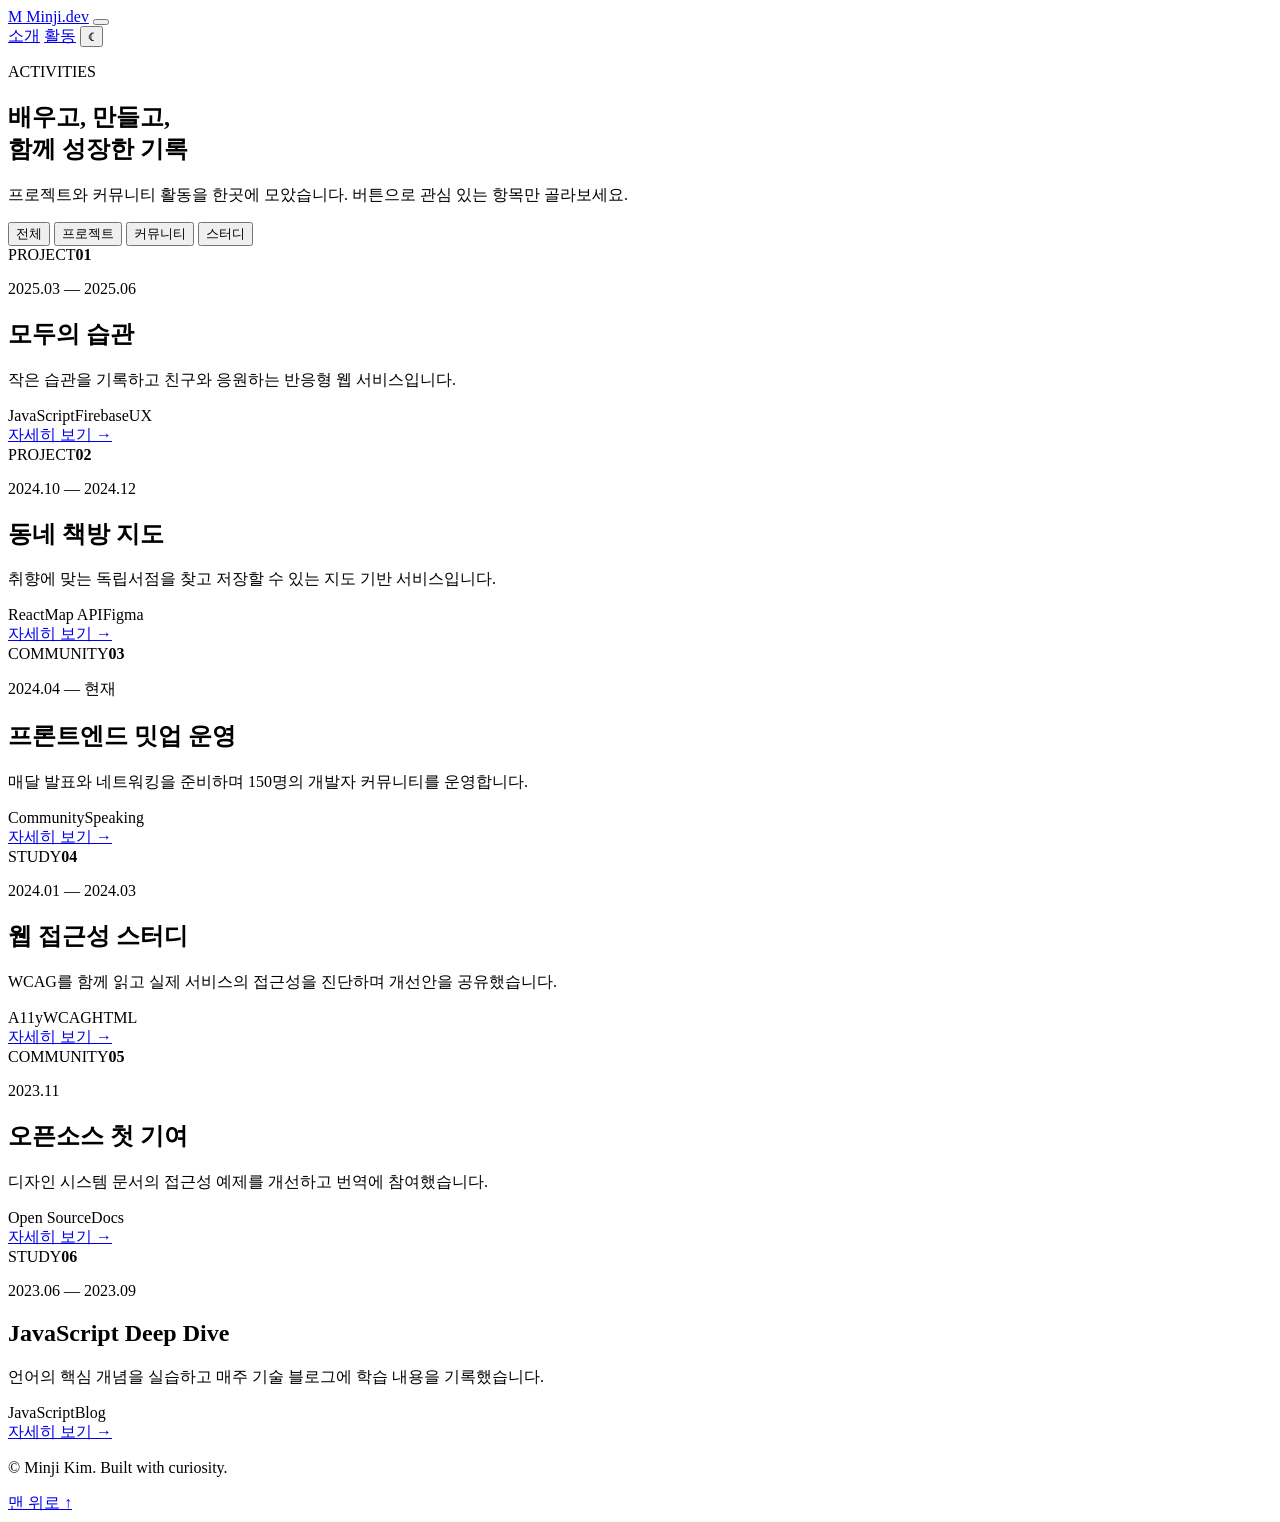
==== activities.html @ 81bbdd05 "Add activities page" ====
<!doctype html>
<html lang="ko">
<head>
  <meta charset="UTF-8">
  <meta name="viewport" content="width=device-width, initial-scale=1.0">
  <meta name="description" content="김민지의 프로젝트와 활동 목록">
  <title>활동 | 김민지 Portfolio</title>
  <link rel="preconnect" href="https://fonts.googleapis.com">
  <link rel="preconnect" href="https://fonts.gstatic.com" crossorigin>
  <link href="https://fonts.googleapis.com/css2?family=Noto+Sans+KR:wght@400;500;600;700;800&display=swap" rel="stylesheet">
  <link rel="stylesheet" href="css/style.css">
  <script src="js/main.js" defer></script>
</head>
<body id="top">
  <header class="site-header">
    <nav class="nav container" aria-label="주요 메뉴">
      <a class="brand" href="index.html"><span>M</span> Minji.dev</a>
      <button class="menu-toggle icon-button" type="button" aria-label="메뉴 열기" aria-expanded="false"><span></span><span></span><span></span></button>
      <div class="nav-links">
        <a href="index.html">소개</a>
        <a class="active" href="activities.html">활동</a>
        <button class="theme-toggle icon-button" type="button" aria-label="다크 모드 켜기">☾</button>
      </div>
    </nav>
  </header>

  <main class="container activities-main">
    <section class="page-heading reveal">
      <p class="eyebrow">ACTIVITIES</p>
      <h1>배우고, 만들고,<br><span>함께 성장한 기록</span></h1>
      <p>프로젝트와 커뮤니티 활동을 한곳에 모았습니다. 버튼으로 관심 있는 항목만 골라보세요.</p>
    </section>

    <div class="filter-bar reveal" role="group" aria-label="활동 필터">
      <button class="filter-button active" data-filter="all">전체</button>
      <button class="filter-button" data-filter="project">프로젝트</button>
      <button class="filter-button" data-filter="community">커뮤니티</button>
      <button class="filter-button" data-filter="study">스터디</button>
    </div>

    <section class="activity-grid" aria-live="polite">
      <article class="activity-card material-card reveal" data-category="project">
        <div class="card-top gradient-blue"><span>PROJECT</span><b>01</b></div>
        <div class="card-content"><p class="card-meta">2025.03 — 2025.06</p><h2>모두의 습관</h2><p>작은 습관을 기록하고 친구와 응원하는 반응형 웹 서비스입니다.</p><div class="card-tags"><span>JavaScript</span><span>Firebase</span><span>UX</span></div><a href="#" aria-label="모두의 습관 자세히 보기">자세히 보기 →</a></div>
      </article>
      <article class="activity-card material-card reveal" data-category="project">
        <div class="card-top gradient-purple"><span>PROJECT</span><b>02</b></div>
        <div class="card-content"><p class="card-meta">2024.10 — 2024.12</p><h2>동네 책방 지도</h2><p>취향에 맞는 독립서점을 찾고 저장할 수 있는 지도 기반 서비스입니다.</p><div class="card-tags"><span>React</span><span>Map API</span><span>Figma</span></div><a href="#" aria-label="동네 책방 지도 자세히 보기">자세히 보기 →</a></div>
      </article>
      <article class="activity-card material-card reveal" data-category="community">
        <div class="card-top gradient-orange"><span>COMMUNITY</span><b>03</b></div>
        <div class="card-content"><p class="card-meta">2024.04 — 현재</p><h2>프론트엔드 밋업 운영</h2><p>매달 발표와 네트워킹을 준비하며 150명의 개발자 커뮤니티를 운영합니다.</p><div class="card-tags"><span>Community</span><span>Speaking</span></div><a href="#" aria-label="프론트엔드 밋업 자세히 보기">자세히 보기 →</a></div>
      </article>
      <article class="activity-card material-card reveal" data-category="study">
        <div class="card-top gradient-green"><span>STUDY</span><b>04</b></div>
        <div class="card-content"><p class="card-meta">2024.01 — 2024.03</p><h2>웹 접근성 스터디</h2><p>WCAG를 함께 읽고 실제 서비스의 접근성을 진단하며 개선안을 공유했습니다.</p><div class="card-tags"><span>A11y</span><span>WCAG</span><span>HTML</span></div><a href="#" aria-label="웹 접근성 스터디 자세히 보기">자세히 보기 →</a></div>
      </article>
      <article class="activity-card material-card reveal" data-category="community">
        <div class="card-top gradient-pink"><span>COMMUNITY</span><b>05</b></div>
        <div class="card-content"><p class="card-meta">2023.11</p><h2>오픈소스 첫 기여</h2><p>디자인 시스템 문서의 접근성 예제를 개선하고 번역에 참여했습니다.</p><div class="card-tags"><span>Open Source</span><span>Docs</span></div><a href="#" aria-label="오픈소스 기여 자세히 보기">자세히 보기 →</a></div>
      </article>
      <article class="activity-card material-card reveal" data-category="study">
        <div class="card-top gradient-navy"><span>STUDY</span><b>06</b></div>
        <div class="card-content"><p class="card-meta">2023.06 — 2023.09</p><h2>JavaScript Deep Dive</h2><p>언어의 핵심 개념을 실습하고 매주 기술 블로그에 학습 내용을 기록했습니다.</p><div class="card-tags"><span>JavaScript</span><span>Blog</span></div><a href="#" aria-label="자바스크립트 스터디 자세히 보기">자세히 보기 →</a></div>
      </article>
    </section>
  </main>

  <footer><div class="container footer-inner"><p>© <span id="year"></span> Minji Kim. Built with curiosity.</p><a href="#top">맨 위로 ↑</a></div></footer>
</body>
</html>
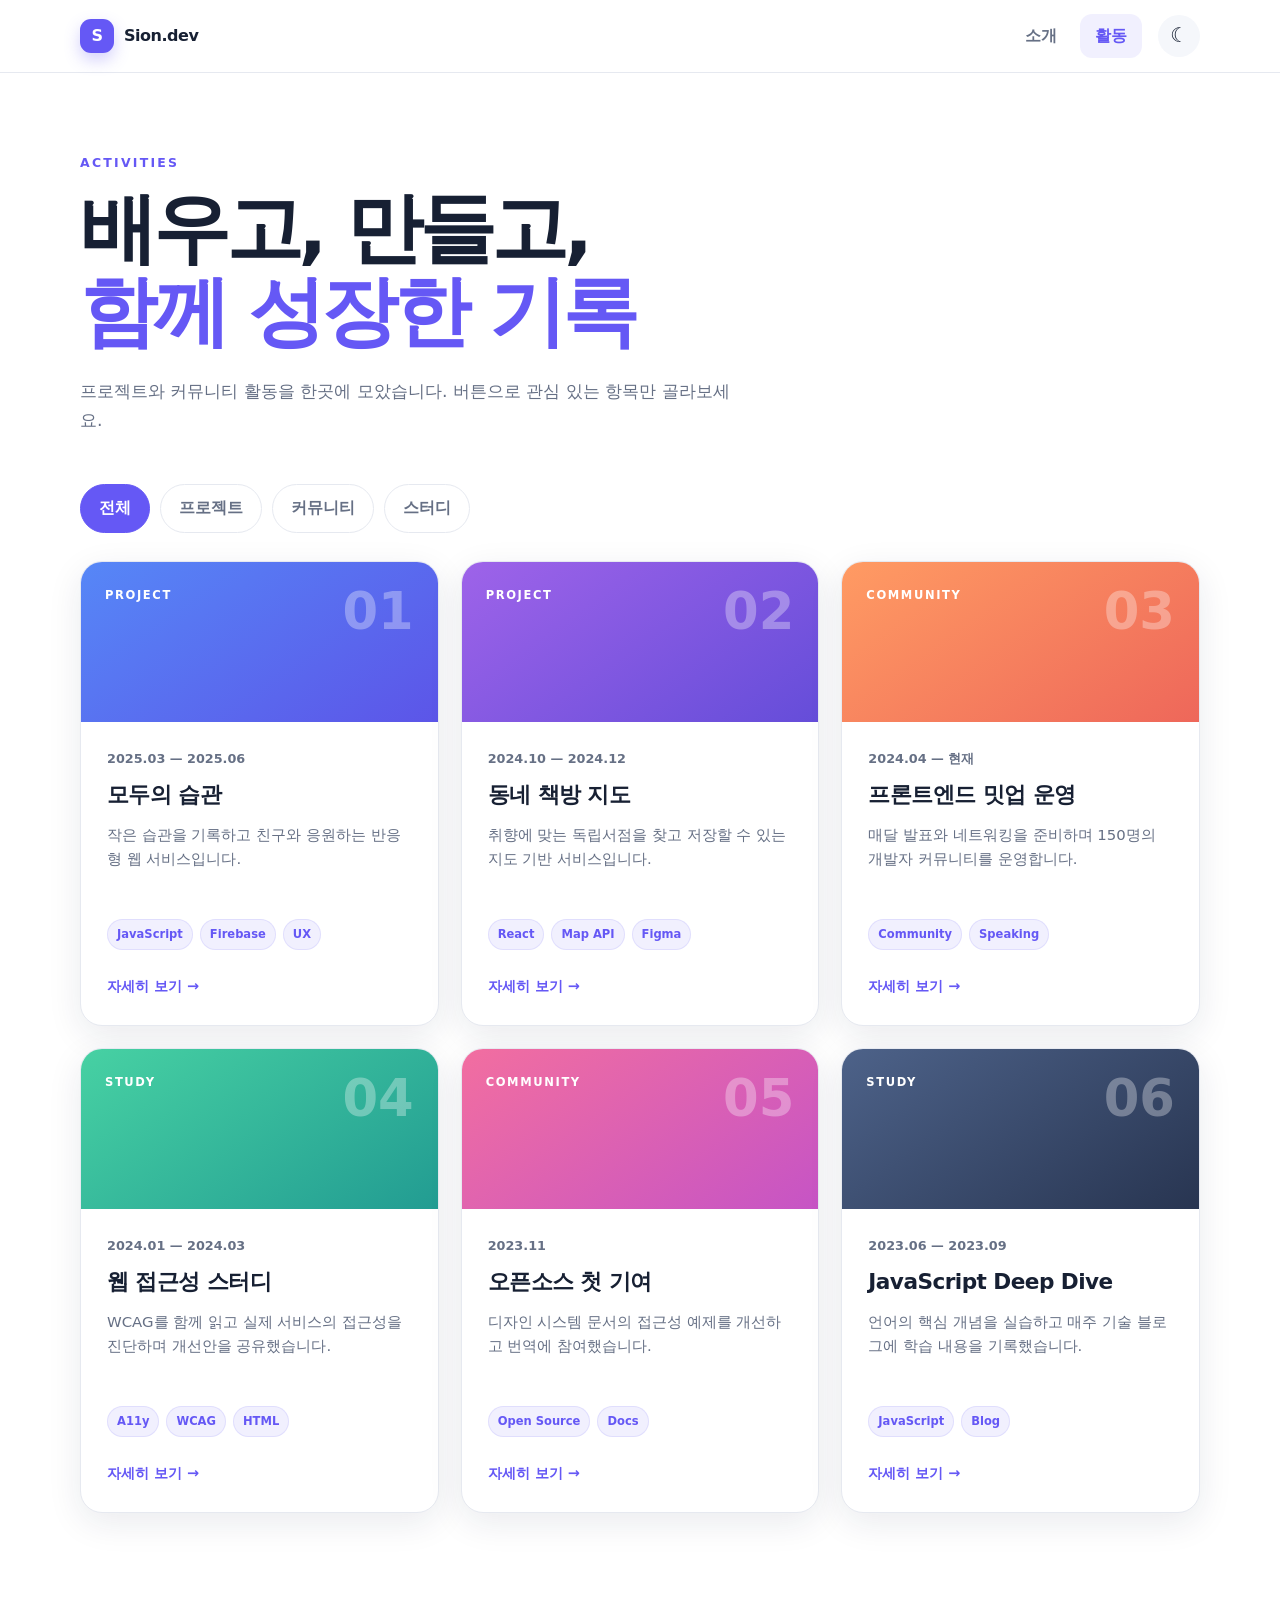
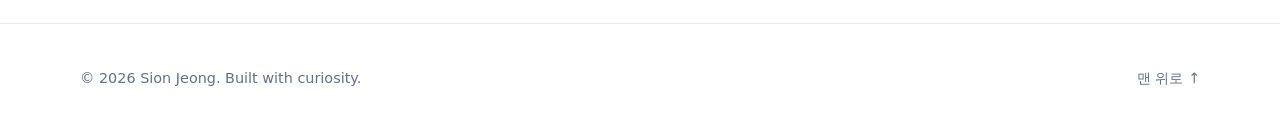
==== commit 3cd27317: "Update portfolio owner name to Sion Jeong" ====
--- a/activities.html
+++ b/activities.html
@@ -3,8 +3,8 @@
 <head>
   <meta charset="UTF-8">
   <meta name="viewport" content="width=device-width, initial-scale=1.0">
-  <meta name="description" content="김민지의 프로젝트와 활동 목록">
-  <title>활동 | 김민지 Portfolio</title>
+  <meta name="description" content="정시온의 프로젝트와 활동 목록">
+  <title>활동 | 정시온 Portfolio</title>
   <link rel="preconnect" href="https://fonts.googleapis.com">
   <link rel="preconnect" href="https://fonts.gstatic.com" crossorigin>
   <link href="https://fonts.googleapis.com/css2?family=Noto+Sans+KR:wght@400;500;600;700;800&display=swap" rel="stylesheet">
@@ -14,7 +14,7 @@
 <body id="top">
   <header class="site-header">
     <nav class="nav container" aria-label="주요 메뉴">
-      <a class="brand" href="index.html"><span>M</span> Minji.dev</a>
+      <a class="brand" href="index.html"><span>S</span> Sion.dev</a>
       <button class="menu-toggle icon-button" type="button" aria-label="메뉴 열기" aria-expanded="false"><span></span><span></span><span></span></button>
       <div class="nav-links">
         <a href="index.html">소개</a>
@@ -66,6 +66,6 @@
     </section>
   </main>
 
-  <footer><div class="container footer-inner"><p>© <span id="year"></span> Minji Kim. Built with curiosity.</p><a href="#top">맨 위로 ↑</a></div></footer>
+  <footer><div class="container footer-inner"><p>© <span id="year"></span> Sion Jeong. Built with curiosity.</p><a href="#top">맨 위로 ↑</a></div></footer>
 </body>
 </html>
--- a/css/style.css
+++ b/css/style.css
@@ -0,0 +1,153 @@
+:root {
+  --primary: #6558f5;
+  --primary-dark: #4b3fd4;
+  --accent: #33d6a6;
+  --text: #172033;
+  --muted: #667085;
+  --surface: #ffffff;
+  --surface-soft: #f5f7fb;
+  --border: #e6e9f0;
+  --shadow: 0 10px 35px rgba(25, 33, 61, .09);
+  --radius: 22px;
+  --header: rgba(255, 255, 255, .86);
+}
+
+[data-theme="dark"] { --text:#f4f5f8; --muted:#aab1c0; --surface:#171b27; --surface-soft:#0f121b; --border:#2b3040; --shadow:0 14px 40px rgba(0,0,0,.28); --header:rgba(15,18,27,.86); }
+* { box-sizing: border-box; }
+html { scroll-behavior: smooth; }
+body { margin:0; background:var(--surface); color:var(--text); font-family:"Noto Sans KR", system-ui, sans-serif; line-height:1.65; transition:background .25s,color .25s; }
+a { color:inherit; text-decoration:none; }
+button { font:inherit; }
+.container { width:min(1120px, calc(100% - 40px)); margin-inline:auto; }
+.site-header { position:sticky; top:0; z-index:50; background:var(--header); border-bottom:1px solid var(--border); backdrop-filter:blur(14px); }
+.nav { height:72px; display:flex; align-items:center; justify-content:space-between; }
+.brand { display:flex; align-items:center; gap:10px; font-weight:800; letter-spacing:-.03em; }
+.brand > span { display:grid; place-items:center; width:34px; height:34px; color:#fff; background:var(--primary); border-radius:11px; box-shadow:0 7px 16px rgba(101,88,245,.28); }
+.nav-links { display:flex; align-items:center; gap:8px; }
+.nav-links > a { padding:9px 15px; color:var(--muted); font-weight:600; border-radius:12px; }
+.nav-links > a:hover, .nav-links > a.active { color:var(--primary); background:rgba(101,88,245,.09); }
+.icon-button { border:0; color:var(--text); background:var(--surface-soft); cursor:pointer; }
+.theme-toggle { width:42px; height:42px; margin-left:8px; border-radius:50%; font-size:20px; }
+.menu-toggle { display:none; width:44px; height:44px; padding:11px; border-radius:12px; }
+.menu-toggle span { display:block; height:2px; margin:5px 0; background:currentColor; border-radius:2px; }
+.hero { min-height:690px; display:grid; grid-template-columns:1.15fr .85fr; align-items:center; gap:70px; padding-block:80px; }
+.eyebrow { margin:0 0 14px; color:var(--primary); font-size:.78rem; font-weight:800; letter-spacing:.18em; }
+h1,h2,p { margin-top:0; }
+.hero h1, .page-heading h1 { margin-bottom:24px; font-size:clamp(2.8rem,6vw,5rem); line-height:1.08; letter-spacing:-.055em; }
+.hero h1 span, .page-heading h1 span { color:var(--primary); }
+.hero-description { max-width:610px; color:var(--muted); font-size:1.12rem; }
+.button-group { display:flex; gap:12px; margin:32px 0 27px; }
+.button { display:inline-flex; align-items:center; justify-content:center; gap:10px; padding:13px 20px; border:1px solid transparent; border-radius:14px; font-weight:700; transition:transform .2s,box-shadow .2s; }
+.button:hover { transform:translateY(-2px); }
+.button-primary { color:#fff; background:var(--primary); box-shadow:0 10px 24px rgba(101,88,245,.27); }
+.button-primary:hover { background:var(--primary-dark); }
+.button-secondary { border-color:var(--border); background:var(--surface); }
+.social-links { display:flex; gap:11px; color:var(--muted); font-size:.92rem; }
+.social-links a:hover { color:var(--primary); }
+.hero-visual { position:relative; min-height:470px; display:grid; place-items:center; }
+.shape { position:absolute; border-radius:36% 64% 65% 35% / 45% 44% 56% 55%; filter:saturate(110%); }
+.shape-one { width:390px; height:390px; background:linear-gradient(145deg,#7569ff,#4e42da); animation:float 7s ease-in-out infinite; }
+.shape-two { width:240px; height:240px; right:-20px; bottom:20px; background:linear-gradient(145deg,#40e1b1,#20b88d); opacity:.9; animation:float 7s 1s ease-in-out infinite reverse; }
+.profile-card { position:relative; z-index:2; width:265px; padding:24px; background:rgba(255,255,255,.88); border:1px solid rgba(255,255,255,.65); border-radius:30px; box-shadow:0 25px 70px rgba(26,24,77,.25); backdrop-filter:blur(12px); transform:rotate(-3deg); }
+.avatar { display:grid; place-items:center; aspect-ratio:1; color:#fff; background:linear-gradient(145deg,#252b3e,#131722); border-radius:22px; font-size:4.5rem; font-weight:800; letter-spacing:-.08em; }
+.profile-status { margin-top:18px; color:#313747; font-size:.9rem; font-weight:700; text-align:center; }
+.profile-status span { display:inline-block; width:9px; height:9px; margin-right:7px; background:#28c991; border-radius:50%; box-shadow:0 0 0 4px rgba(40,201,145,.16); }
+.section { padding-block:100px; }
+.section-heading { max-width:620px; margin-bottom:38px; }
+.section-heading h2 { font-size:clamp(2rem,4vw,3.2rem); line-height:1.18; letter-spacing:-.04em; }
+.about-grid { display:grid; grid-template-columns:1.1fr .9fr; gap:22px; }
+.material-card { background:var(--surface); border:1px solid var(--border); border-radius:var(--radius); box-shadow:var(--shadow); }
+.about-story { padding:36px; color:var(--muted); font-size:1.06rem; }
+.about-story p:last-child { margin-bottom:0; }
+.stats-grid { display:grid; grid-template-columns:1fr 1fr; gap:16px; }
+.stat { display:flex; flex-direction:column; justify-content:center; min-height:145px; padding:24px; }
+.stat strong { color:var(--primary); font-size:2rem; }
+.stat span { color:var(--muted); font-size:.86rem; }
+.skills-section { background:var(--surface-soft); }
+.chip-list { display:flex; flex-wrap:wrap; gap:12px; }
+.chip-list span, .card-tags span { padding:9px 15px; color:var(--primary); background:rgba(101,88,245,.09); border:1px solid rgba(101,88,245,.12); border-radius:999px; font-size:.88rem; font-weight:700; }
+.contact-section { background:linear-gradient(135deg,rgba(101,88,245,.08),rgba(51,214,166,.08)); }
+.contact-layout { display:grid; grid-template-columns:.8fr 1.2fr; gap:70px; align-items:start; }
+.contact-description { color:var(--muted); font-size:1.04rem; }
+.contact-form { padding:34px; }
+.form-row { display:grid; grid-template-columns:1fr 1fr; gap:18px; }
+.contact-form label { display:block; margin-bottom:20px; }
+.contact-form label > span { display:block; margin-bottom:8px; font-size:.88rem; font-weight:700; }
+.contact-form input,.contact-form textarea { width:100%; padding:13px 15px; border:1px solid var(--border); border-radius:13px; color:var(--text); background:var(--surface-soft); font:inherit; outline:none; transition:border-color .2s,box-shadow .2s; }
+.contact-form textarea { resize:vertical; min-height:135px; }
+.contact-form input:focus,.contact-form textarea:focus { border-color:var(--primary); box-shadow:0 0 0 4px rgba(101,88,245,.12); }
+.honeypot { position:absolute!important; width:1px!important; height:1px!important; overflow:hidden!important; clip:rect(0,0,0,0)!important; }
+.form-footer { display:flex; align-items:center; justify-content:space-between; gap:18px; }
+.form-status { margin:0; color:var(--muted); font-size:.88rem; }
+.form-status.success { color:#168866; }
+.form-status.error { color:#d64545; }
+.submit-button { flex:0 0 auto; border:0; cursor:pointer; }
+.submit-button:disabled { opacity:.65; cursor:wait; transform:none; }
+footer { border-top:1px solid var(--border); }
+.footer-inner { min-height:110px; display:flex; align-items:center; justify-content:space-between; color:var(--muted); font-size:.9rem; }
+.footer-inner p { margin:0; }
+.footer-inner a:hover { color:var(--primary); }
+
+.activities-main { padding-block:80px 110px; }
+.page-heading { max-width:830px; margin-bottom:50px; }
+.page-heading > p:last-child { max-width:650px; color:var(--muted); font-size:1.08rem; }
+.filter-bar { display:flex; flex-wrap:wrap; gap:10px; margin-bottom:28px; }
+.filter-button { padding:10px 18px; border:1px solid var(--border); border-radius:999px; color:var(--muted); background:var(--surface); font-weight:700; cursor:pointer; }
+.filter-button:hover,.filter-button.active { color:#fff; border-color:var(--primary); background:var(--primary); }
+.activity-grid { display:grid; grid-template-columns:repeat(3,1fr); gap:22px; }
+.activity-card { overflow:hidden; transition:transform .22s,box-shadow .22s,opacity .25s; }
+.activity-card:hover { transform:translateY(-6px); box-shadow:0 18px 48px rgba(25,33,61,.14); }
+.activity-card.hidden { display:none; }
+.card-top { height:160px; display:flex; align-items:flex-start; justify-content:space-between; padding:24px; color:#fff; }
+.card-top span { font-size:.72rem; font-weight:800; letter-spacing:.14em; }
+.card-top b { font-size:3.2rem; line-height:1; opacity:.32; }
+.gradient-blue { background:linear-gradient(145deg,#5687f7,#5c55e8); }.gradient-purple{background:linear-gradient(145deg,#9e63e9,#654dd9)}.gradient-orange{background:linear-gradient(145deg,#ff9b63,#ee675a)}.gradient-green{background:linear-gradient(145deg,#47d1a3,#229c92)}.gradient-pink{background:linear-gradient(145deg,#f26ea0,#c654c5)}.gradient-navy{background:linear-gradient(145deg,#4d6289,#283551)}
+.card-content { padding:26px; }
+.card-meta { margin-bottom:8px; color:var(--muted); font-size:.8rem; font-weight:600; }
+.card-content h2 { margin-bottom:10px; font-size:1.35rem; letter-spacing:-.025em; }
+.card-content > p:not(.card-meta) { min-height:78px; color:var(--muted); font-size:.93rem; }
+.card-tags { display:flex; flex-wrap:wrap; gap:7px; margin:18px 0 23px; }
+.card-tags span { padding:5px 9px; font-size:.72rem; }
+.card-content > a { color:var(--primary); font-size:.9rem; font-weight:800; }
+.reveal { opacity:0; transform:translateY(18px); transition:opacity .6s ease,transform .6s ease; }
+.reveal.visible { opacity:1; transform:none; }
+@keyframes float { 0%,100%{transform:translateY(0) rotate(0)} 50%{transform:translateY(-16px) rotate(4deg)} }
+
+@media (max-width:900px) {
+  .hero { grid-template-columns:1fr; gap:20px; text-align:center; padding-top:70px; }
+  .hero-copy { display:flex; flex-direction:column; align-items:center; }
+  .hero-visual { min-height:430px; }
+  .about-grid { grid-template-columns:1fr; }
+  .activity-grid { grid-template-columns:repeat(2,1fr); }
+  .contact-layout { grid-template-columns:1fr; gap:10px; }
+}
+@media (max-width:620px) {
+  .container { width:min(100% - 28px,1120px); }
+  .menu-toggle { display:block; }
+  .nav-links { position:absolute; top:72px; left:14px; right:14px; display:none; flex-direction:column; align-items:stretch; padding:12px; background:var(--surface); border:1px solid var(--border); border-radius:16px; box-shadow:var(--shadow); }
+  .nav-links.open { display:flex; }
+  .nav-links > a { text-align:center; }
+  .theme-toggle { align-self:center; margin:4px 0; }
+  .hero { min-height:auto; padding-block:55px; }
+  .hero h1,.page-heading h1 { font-size:2.55rem; }
+  .hero-description { font-size:1rem; }
+  .button-group { width:100%; flex-direction:column; }
+  .button { width:100%; }
+  .hero-visual { min-height:330px; }
+  .shape-one { width:280px; height:280px; }
+  .shape-two { width:170px; height:170px; right:0; }
+  .profile-card { width:200px; padding:18px; }
+  .avatar { font-size:3.4rem; }
+  .section { padding-block:72px; }
+  .about-story { padding:26px; }
+  .stats-grid { grid-template-columns:1fr 1fr; }
+  .stat { min-height:125px; padding:18px; }
+  .activity-grid { grid-template-columns:1fr; }
+  .form-row { grid-template-columns:1fr; gap:0; }
+  .contact-form { padding:24px; }
+  .form-footer { align-items:stretch; flex-direction:column; }
+  .submit-button { width:100%; }
+  .activities-main { padding-block:55px 80px; }
+  .footer-inner { flex-direction:column; justify-content:center; gap:5px; }
+}
+@media (prefers-reduced-motion:reduce) { *,*::before,*::after { scroll-behavior:auto!important; animation:none!important; transition:none!important; } .reveal{opacity:1;transform:none;} }
